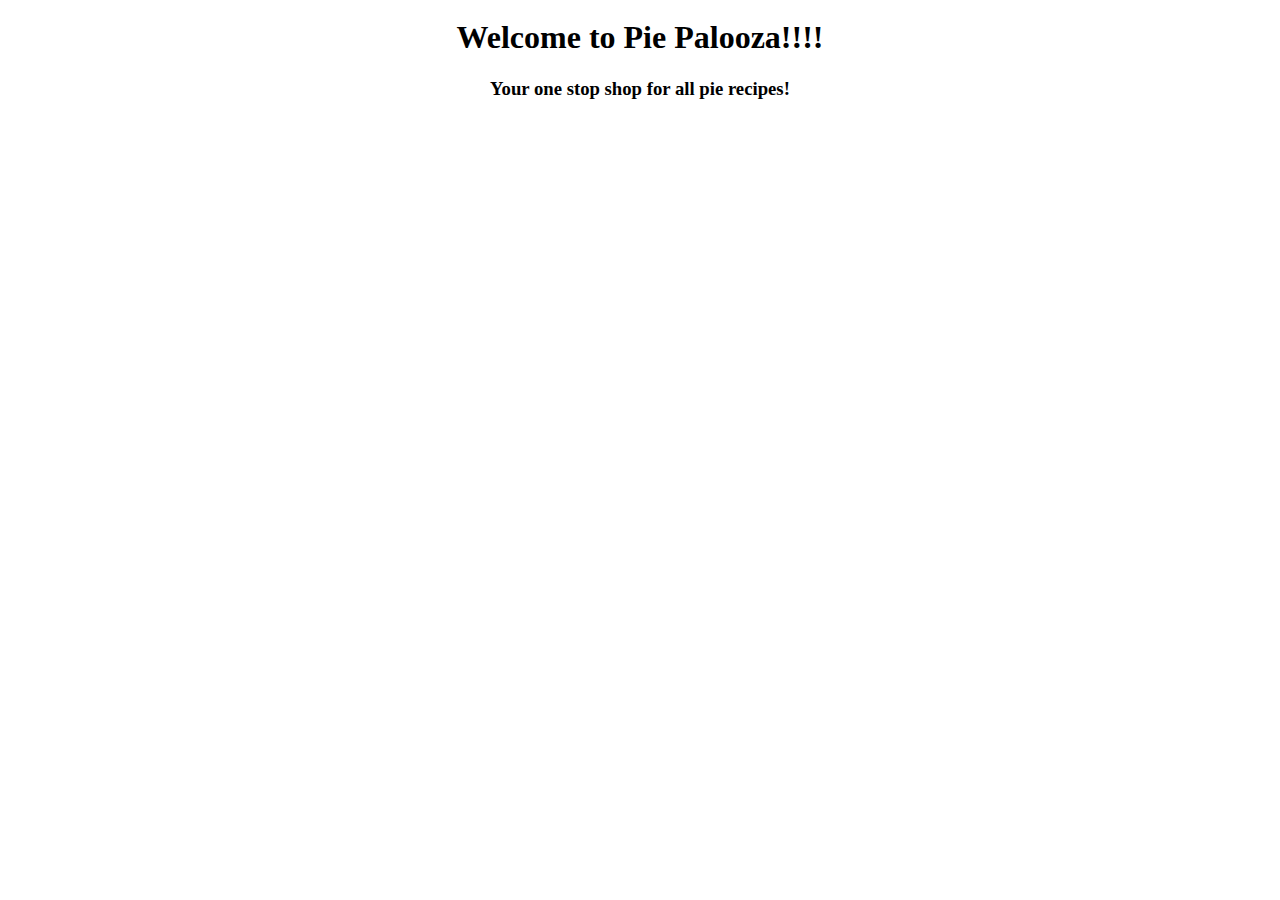
==== csc300x-hw2/index.html @ ec3292fc "WIP" ====
<!DOCTYPE html>
<html>
  <head>
    <title>All Things Pie</title>
    <link
      href="https://cdn.jsdelivr.net/npm/bootstrap@5.3.2/dist/css/bootstrap.min.css"
      rel="stylesheet"
      integrity="sha384-T3c6CoIi6uLrA9TneNEoa7RxnatzjcDSCmG1MXxSR1GAsXEV/Dwwykc2MPK8M2HN"
      crossorigin="anonymous"
    />
    <script
      src="https://cdn.jsdelivr.net/npm/bootstrap@5.3.2/dist/js/bootstrap.bundle.min.js"
      integrity="sha384-C6RzsynM9kWDrMNeT87bh95OGNyZPhcTNXj1NW7RuBCsyN/o0jlpcV8Qyq46cDfL"
      crossorigin="anonymous"
    ></script>
    <link href="index.css" rel="stylesheet" />
  </head>
  <body>
    <div class="container center-content">
      <div class="row">
        <div class="col center-text">
          <h1>Welcome to Pie Palooza!!!!</h1>
          <h3>Your one stop shop for all pie recipes!</h3>
        </div>
      </div>
    </div>
  </body>
</html>
---- csc300x-hw2/index.css ----
.center-text {
  text-align: center;
}

.center-content {
  display: flex;
  justify-content: center;
  align-items: center;
  height: 100px;
}
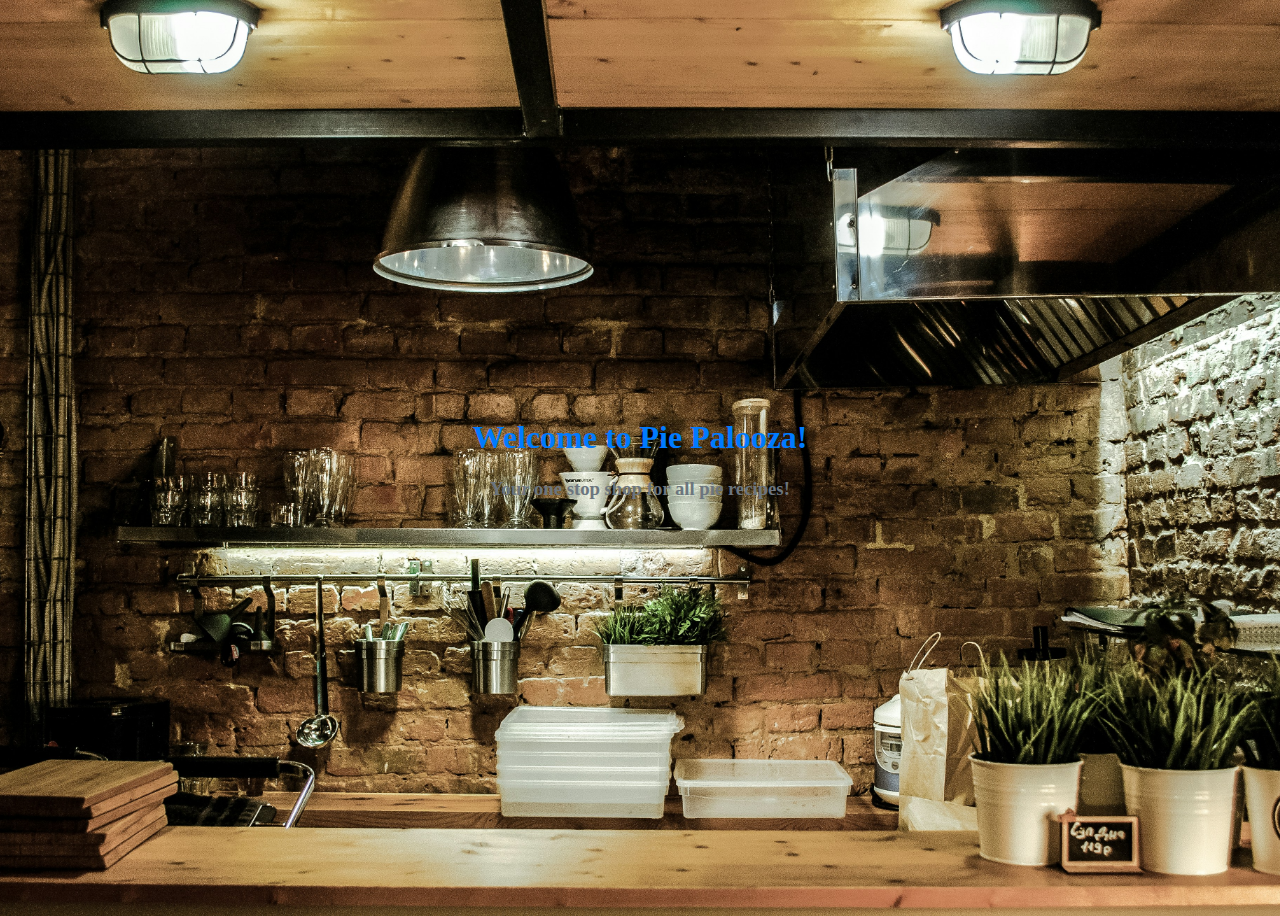
==== commit 1dc9b2e3: "WIP" ====
--- a/csc300x-hw2/index.html
+++ b/csc300x-hw2/index.html
@@ -19,7 +19,7 @@
     <div class="container center-content">
       <div class="row">
         <div class="col center-text">
-          <h1>Welcome to Pie Palooza!!!!</h1>
+          <h1>Welcome to Pie Palooza!</h1>
           <h3>Your one stop shop for all pie recipes!</h3>
         </div>
       </div>
--- a/csc300x-hw2/index.css
+++ b/csc300x-hw2/index.css
@@ -6,5 +6,21 @@
   display: flex;
   justify-content: center;
   align-items: center;
-  height: 100px;
+  height: 100vh;
+}
+
+body {
+  background-image: url('resources/teodor-skrebnev-DcIZJsskTfg-unsplash.jpg');
+  background-color: #f8f9fa;
+  background-size: cover;
+  background-position: center;
+  background-repeat: no-repeat;
+}
+
+h1 {
+  color: #007bff;
+}
+
+h3 {
+  color: #6c757d;
 }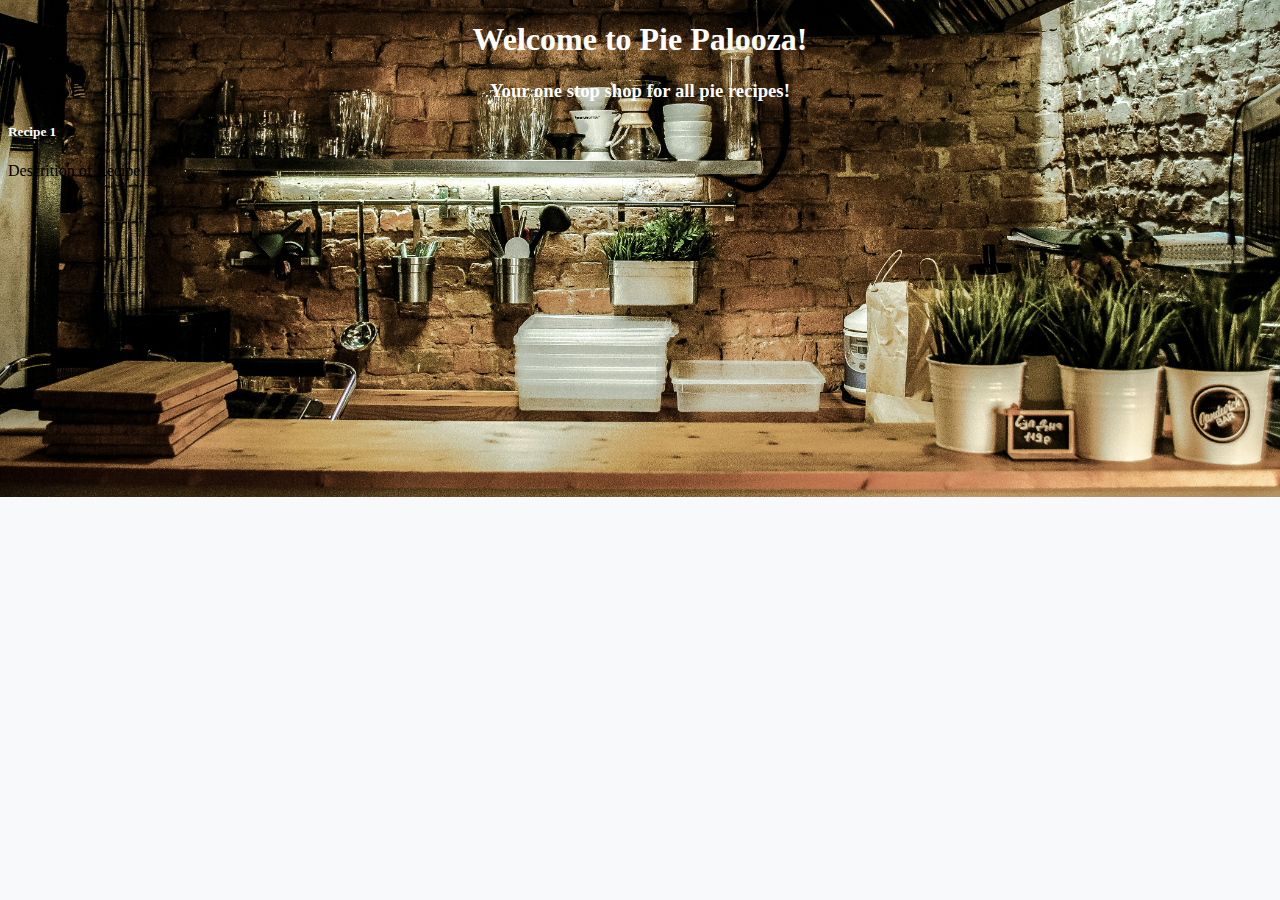
==== commit 50f17485: "WIP" ====
--- a/csc300x-hw2/index.html
+++ b/csc300x-hw2/index.html
@@ -16,7 +16,7 @@
     <link href="index.css" rel="stylesheet" />
   </head>
   <body>
-    <div class="container center-content">
+    <div class="container-fluid">
       <div class="row">
         <div class="col center-text">
           <h1>Welcome to Pie Palooza!</h1>
@@ -24,5 +24,18 @@
         </div>
       </div>
     </div>
+
+    <div class="container mt-4">
+      <div class="row row-cols-1 row-cols-md-2 row-cols-lg-3">
+        <div class="col mb-4">
+          <div class="card h-100">
+            <div class="card-body">
+              <h5 class="card-title">Recipe 1</h5>
+              <p class="card-text">Descrition of Recipe 1</p>
+            </div>
+          </div>
+        </div>
+      </div>
+    </div>
   </body>
 </html>
--- a/csc300x-hw2/index.css
+++ b/csc300x-hw2/index.css
@@ -2,25 +2,24 @@
   text-align: center;
 }
 
-.center-content {
-  display: flex;
-  justify-content: center;
-  align-items: center;
-  height: 100vh;
-}
-
 body {
-  background-image: url('resources/teodor-skrebnev-DcIZJsskTfg-unsplash.jpg');
+  background-image: url('resources/teodor-skrebnev-unsplash.jpg');
   background-color: #f8f9fa;
   background-size: cover;
   background-position: center;
   background-repeat: no-repeat;
+  position: relative;
 }
 
-h1 {
-  color: #007bff;
+.overlay {
+  position: absolute;
+  top: 0;
+  left: 0;
+  width: 100%;
+  height: 100%;
+  background-color: rgba(0, 0, 0, 0.5);
 }
 
-h3 {
-  color: #6c757d;
+h1, h3, h5 {
+  color: #fff;
 }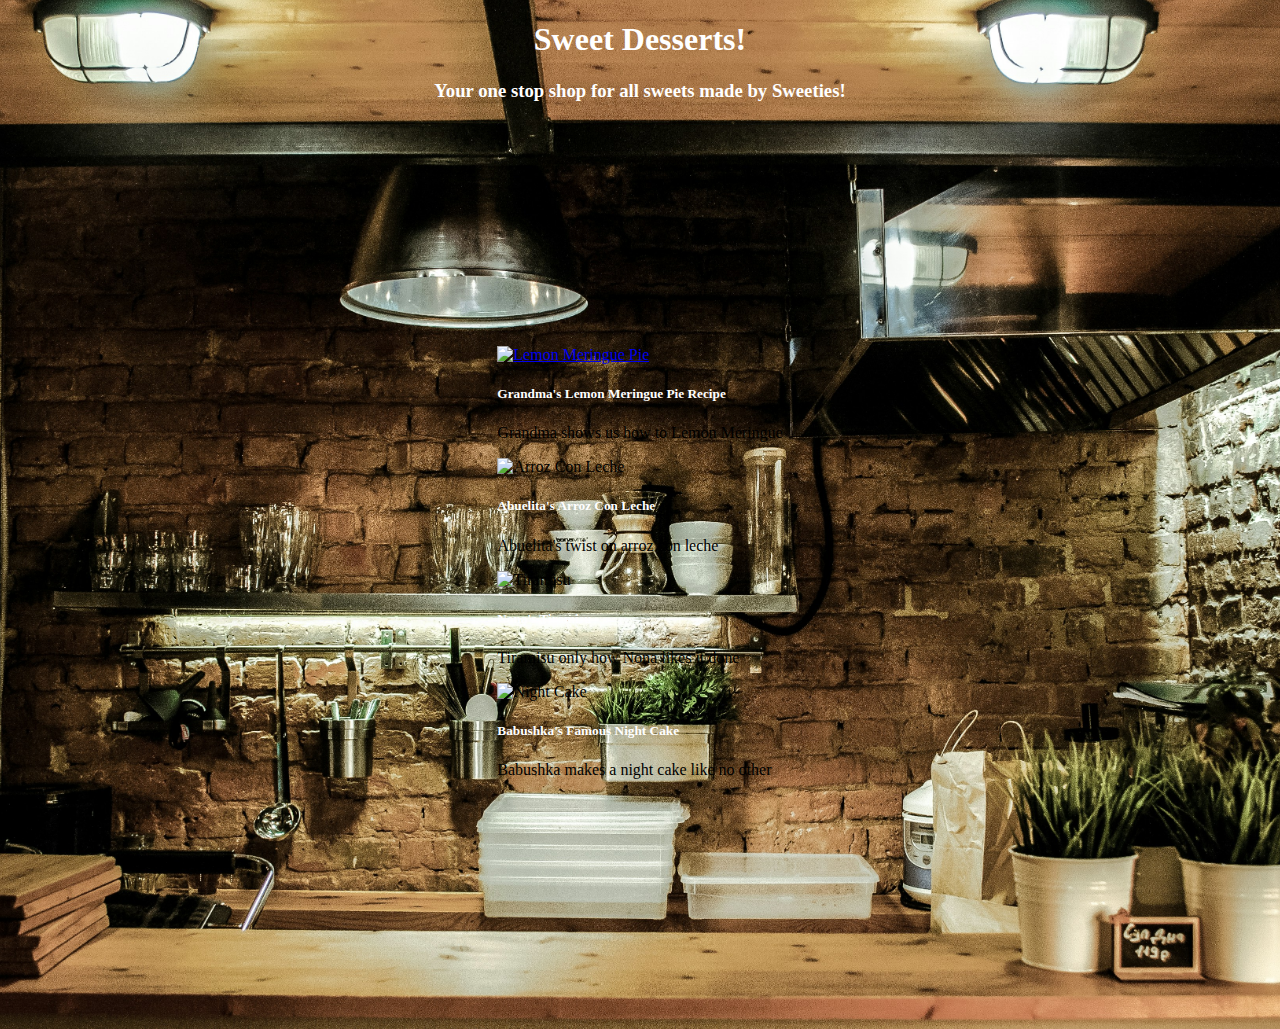
==== commit 8fac223a: "Set up landing page to take us to pie.html" ====
--- a/csc300x-hw2/index.html
+++ b/csc300x-hw2/index.html
@@ -19,19 +19,71 @@
     <div class="container-fluid">
       <div class="row">
         <div class="col center-text">
-          <h1>Welcome to Pie Palooza!</h1>
-          <h3>Your one stop shop for all pie recipes!</h3>
+          <h1>Sweet Desserts!</h1>
+          <h3>Your one stop shop for all sweets made by Sweeties!</h3>
         </div>
       </div>
     </div>
 
-    <div class="container mt-4">
-      <div class="row row-cols-1 row-cols-md-2 row-cols-lg-3">
+    <div class="container mt-4 center-content">
+      <div class="row row-cols-1 row-cols-md-2 row-cols-lg-4">
+        <div class="col mb-4">
+          <a href="pie.html" class="card-link">
+            <div class="card h-100">
+              <!-- TODO What is absolute url for pie image? -->
+              <img
+                src="/resources/pie.jpg"
+                class="card-img-top"
+                alt="Lemon Meringue Pie"
+              />
+            </a>
+              <div class="card-body">
+                <h5 class="card-title">Grandma's Lemon Meringue Pie Recipe</h5>
+                <p class="card-text">Grandma shows us how to Lemon Meringue</p>
+              </div>
+            </div>
+          
+        </div>
+
         <div class="col mb-4">
           <div class="card h-100">
+            <img
+            src="/resources/pie.jpg"
+            class="card-img-top"
+            alt="Arroz Con Leche"
+          />
+
             <div class="card-body">
-              <h5 class="card-title">Recipe 1</h5>
-              <p class="card-text">Descrition of Recipe 1</p>
+              <h5 class="card-title">Abuelita's Arroz Con Leche</h5>
+              <p class="card-text">Abuelita's twist on arroz con leche</p>
+            </div>
+          </div>
+        </div>
+
+        <div class="col mb-4">
+          <div class="card h-100">
+            <img
+                src="/resources/pie.jpg"
+                class="card-img-top"
+                alt="Tiramisu"
+              />
+            <div class="card-body">
+              <h5 class="card-title">Nona's Tiramisu</h5>
+              <p class="card-text">Tiramisu only how Nona likes it done</p>
+            </div>
+          </div>
+        </div>
+
+        <div class="col mb-4">
+          <div class="card h-100">
+            <img
+                src="/resources/pie.jpg"
+                class="card-img-top"
+                alt="Night Cake"
+              />
+            <div class="card-body">
+              <h5 class="card-title">Babushka's Famous Night Cake</h5>
+              <p class="card-text">Babushka makes a night cake like no other</p>
             </div>
           </div>
         </div>
--- a/csc300x-hw2/index.css
+++ b/csc300x-hw2/index.css
@@ -1,6 +1,14 @@
 .center-text {
   text-align: center;
 }
+
+.center-content {
+  display: flex;
+  justify-content: center;
+  align-items: center;
+  height: 100vh;
+}
+
 
 body {
   background-image: url('resources/teodor-skrebnev-unsplash.jpg');
@@ -9,6 +17,7 @@
   background-position: center;
   background-repeat: no-repeat;
   position: relative;
+  min-height: 100vh;
 }
 
 .overlay {
@@ -22,4 +31,8 @@
 
 h1, h3, h5 {
   color: #fff;
+}
+
+.container-fluid {
+  padding: 0;
 }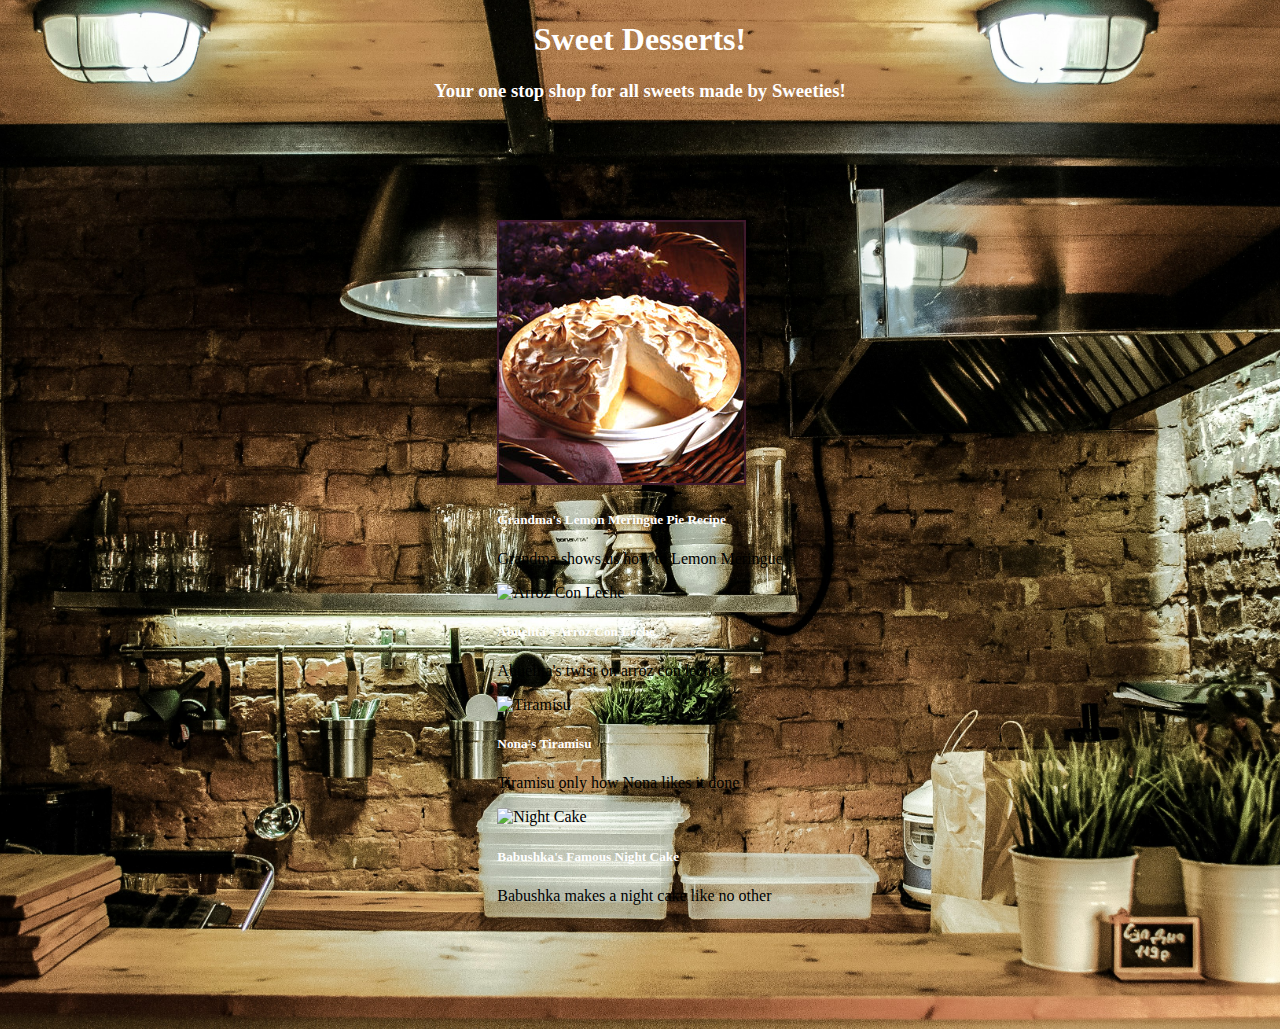
==== commit eafdd842: "Fixed path to image" ====
--- a/csc300x-hw2/index.html
+++ b/csc300x-hw2/index.html
@@ -32,9 +32,9 @@
             <div class="card h-100">
               <!-- TODO What is absolute url for pie image? -->
               <img
-                src="/resources/pie.jpg"
+                src="./resources/pie.jpg"
                 class="card-img-top"
-                alt="Lemon Meringue Pie"
+                alt="Lemon-Meringue-Pie"
               />
             </a>
               <div class="card-body">
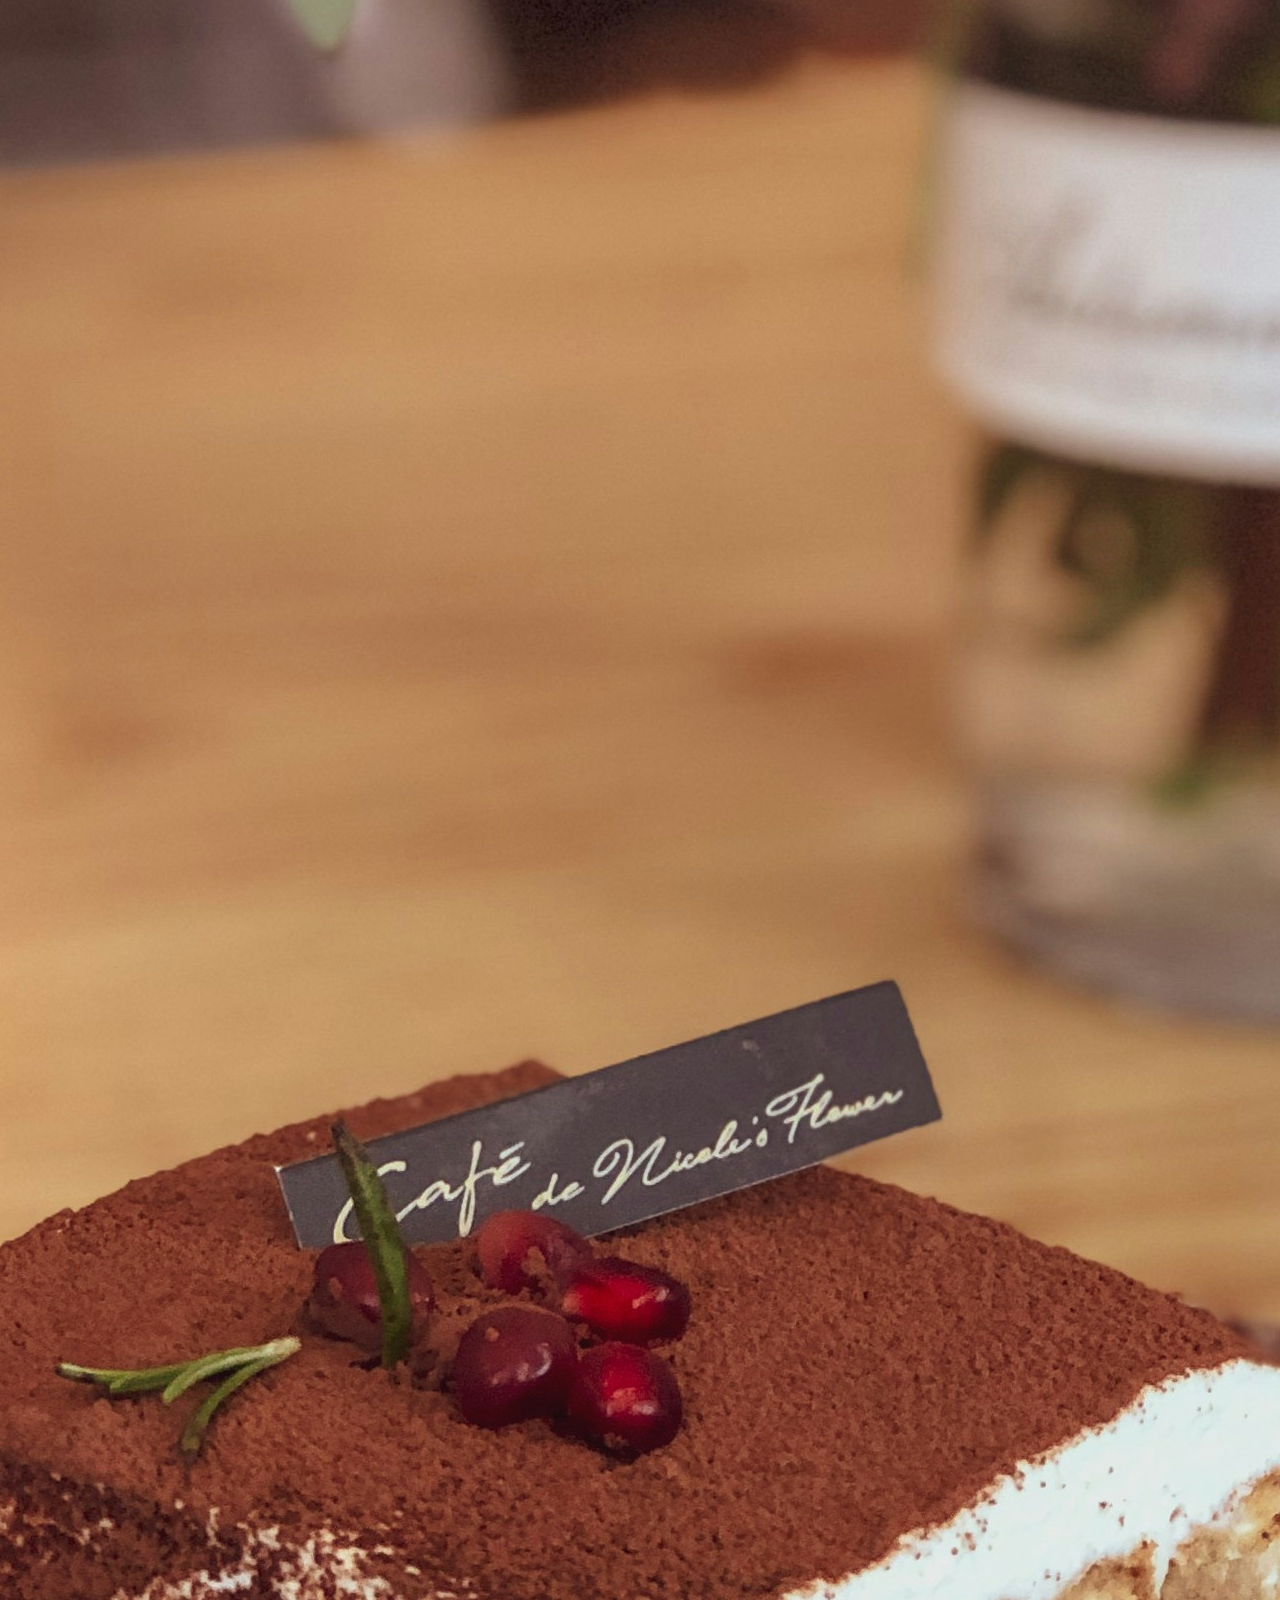
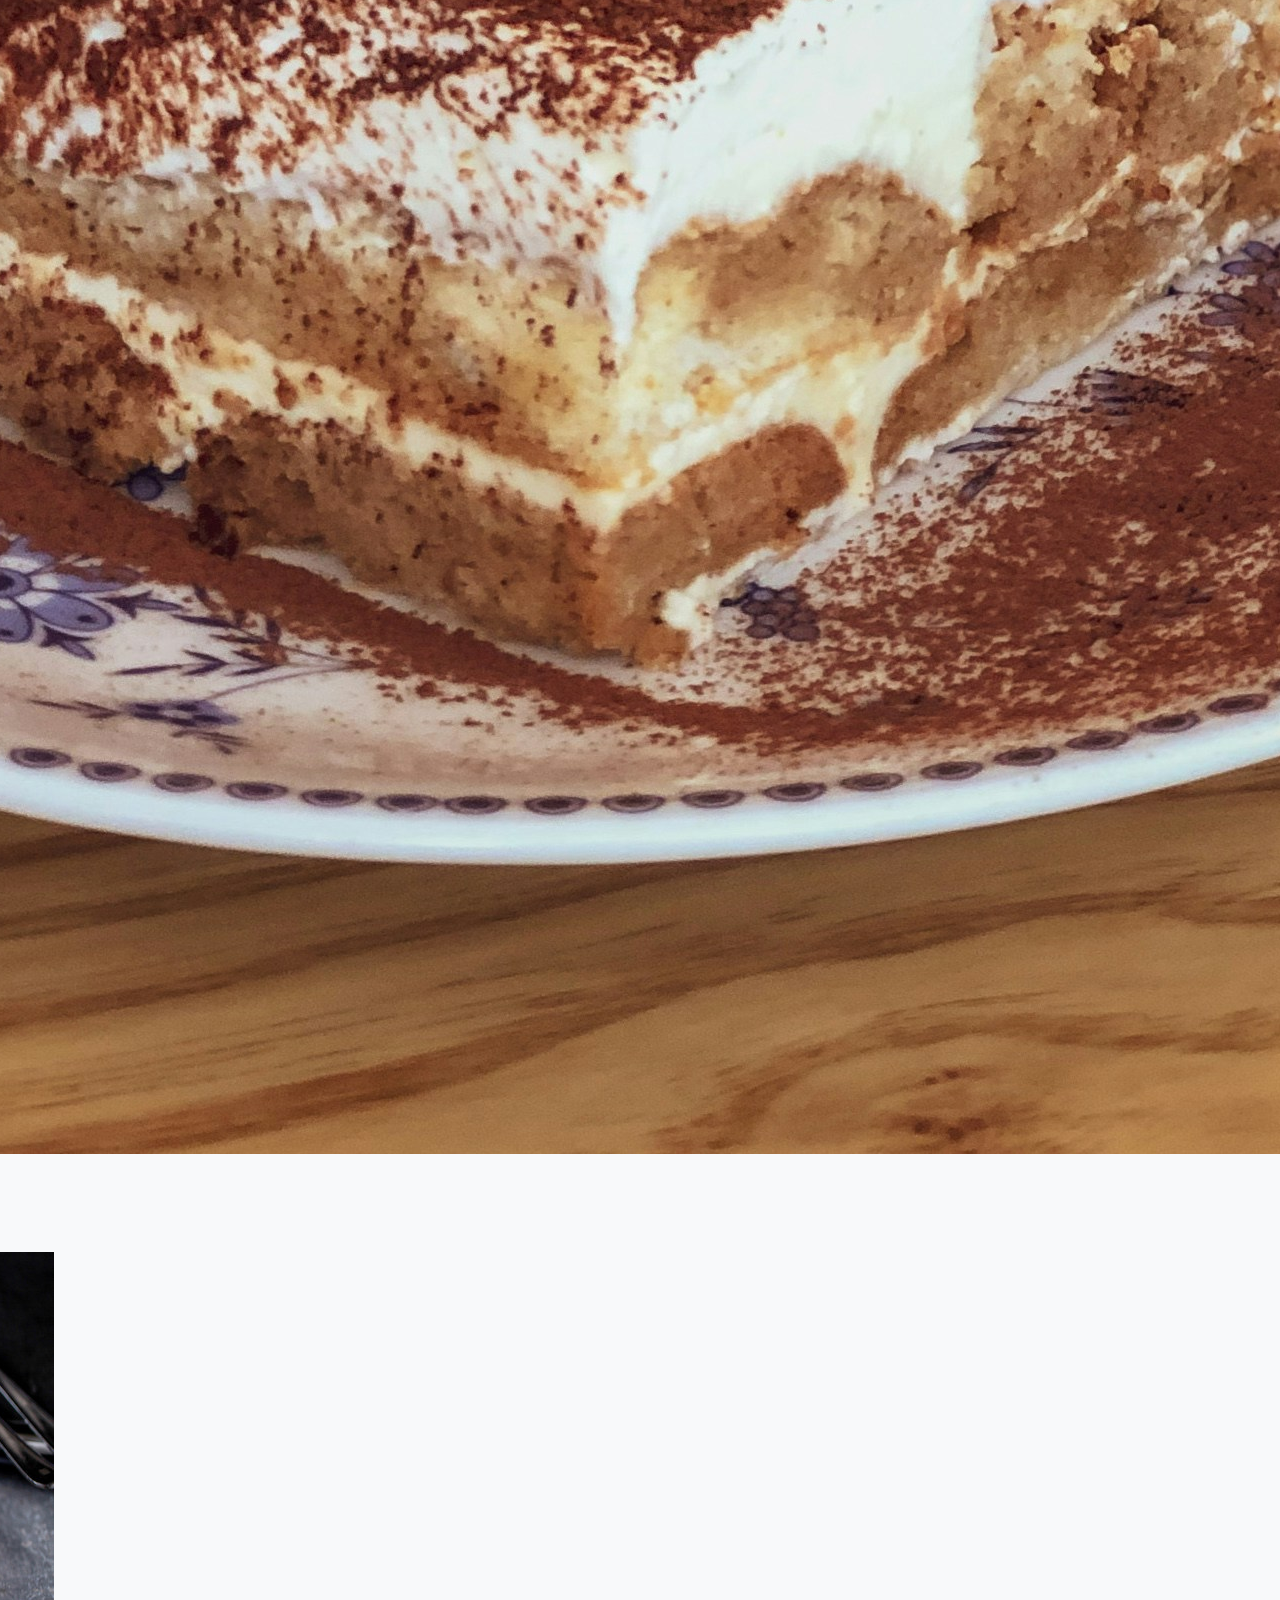
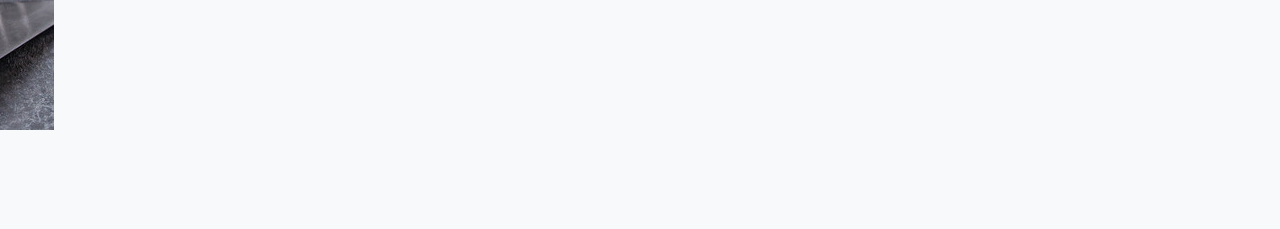
==== commit 9be15443: "Added other placeholder dessserts" ====
--- a/csc300x-hw2/index.html
+++ b/csc300x-hw2/index.html
@@ -48,7 +48,7 @@
         <div class="col mb-4">
           <div class="card h-100">
             <img
-            src="/resources/pie.jpg"
+            src="./resources/arroz-con-leche.jpg"
             class="card-img-top"
             alt="Arroz Con Leche"
           />
@@ -63,7 +63,7 @@
         <div class="col mb-4">
           <div class="card h-100">
             <img
-                src="/resources/pie.jpg"
+                src="./resources/marianna-unsplash.jpg"
                 class="card-img-top"
                 alt="Tiramisu"
               />
@@ -77,7 +77,7 @@
         <div class="col mb-4">
           <div class="card h-100">
             <img
-                src="/resources/pie.jpg"
+                src="./resources/nightcake.jpg"
                 class="card-img-top"
                 alt="Night Cake"
               />
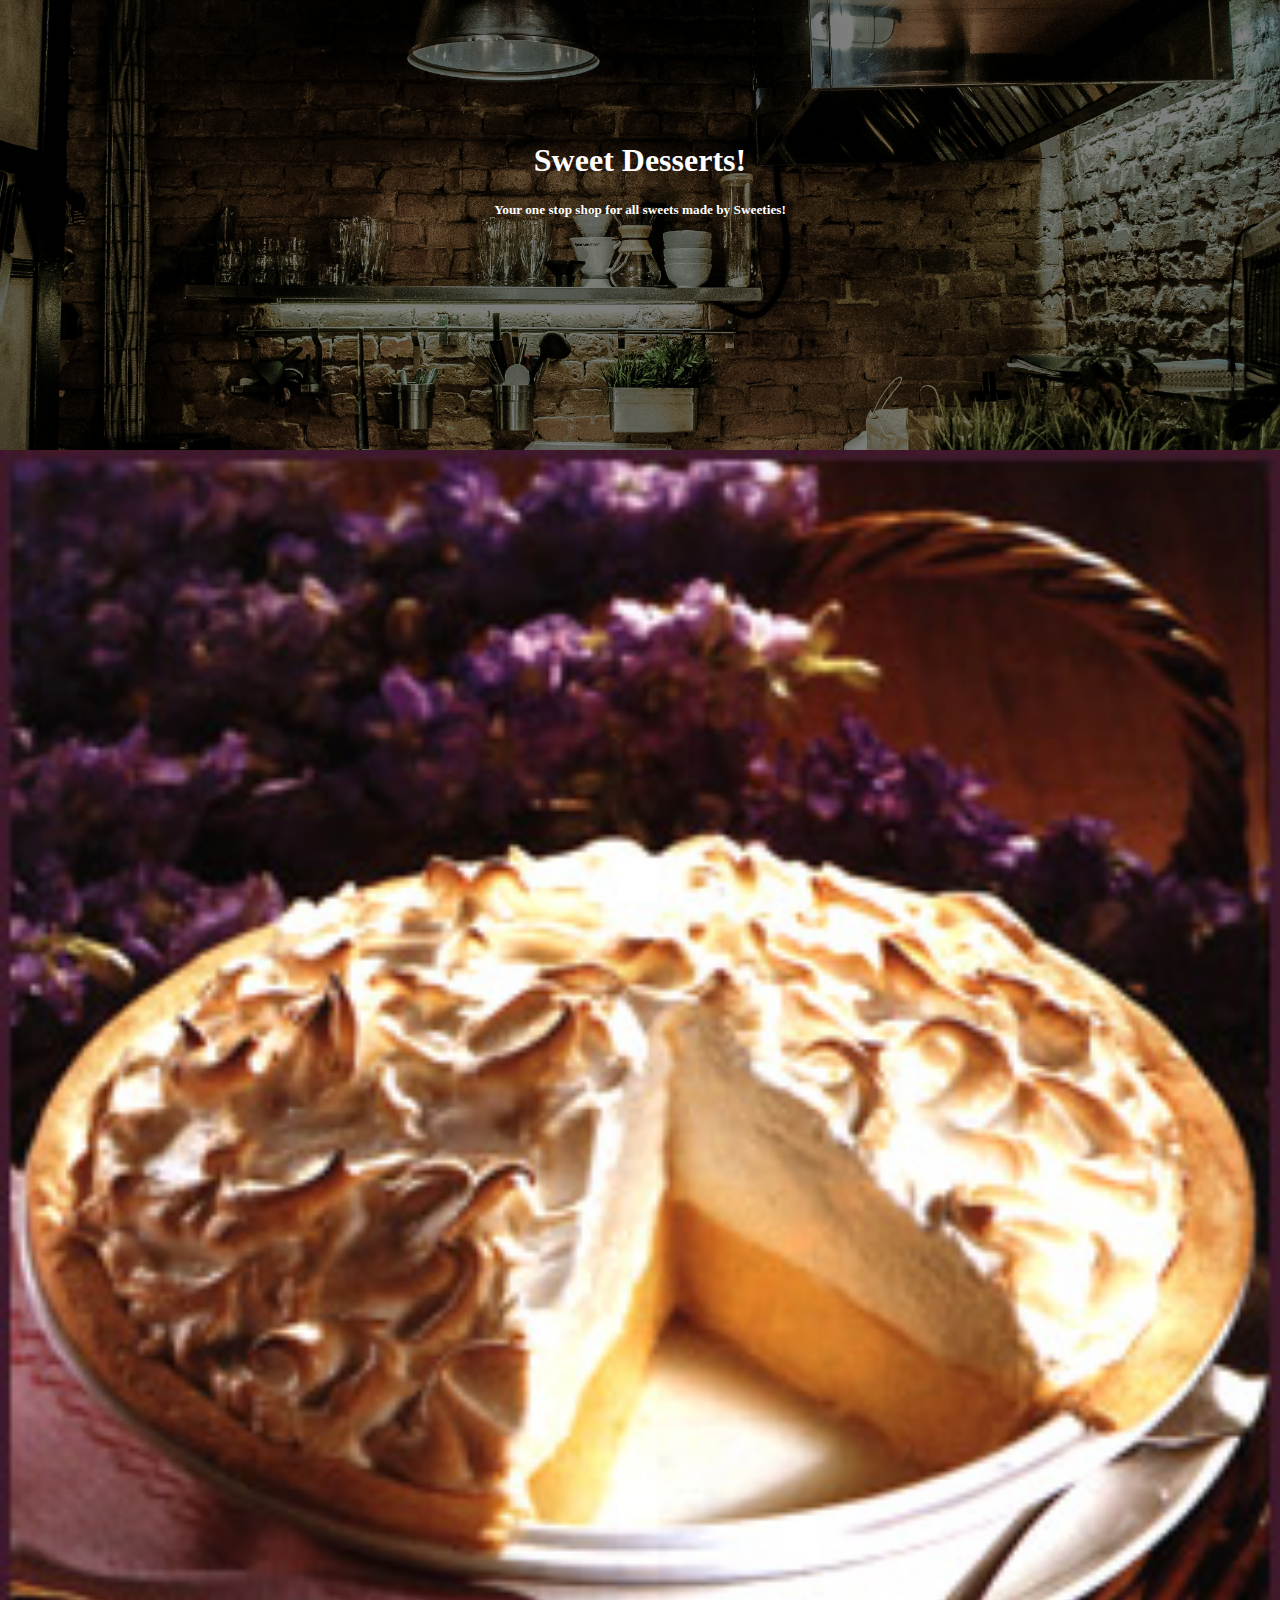
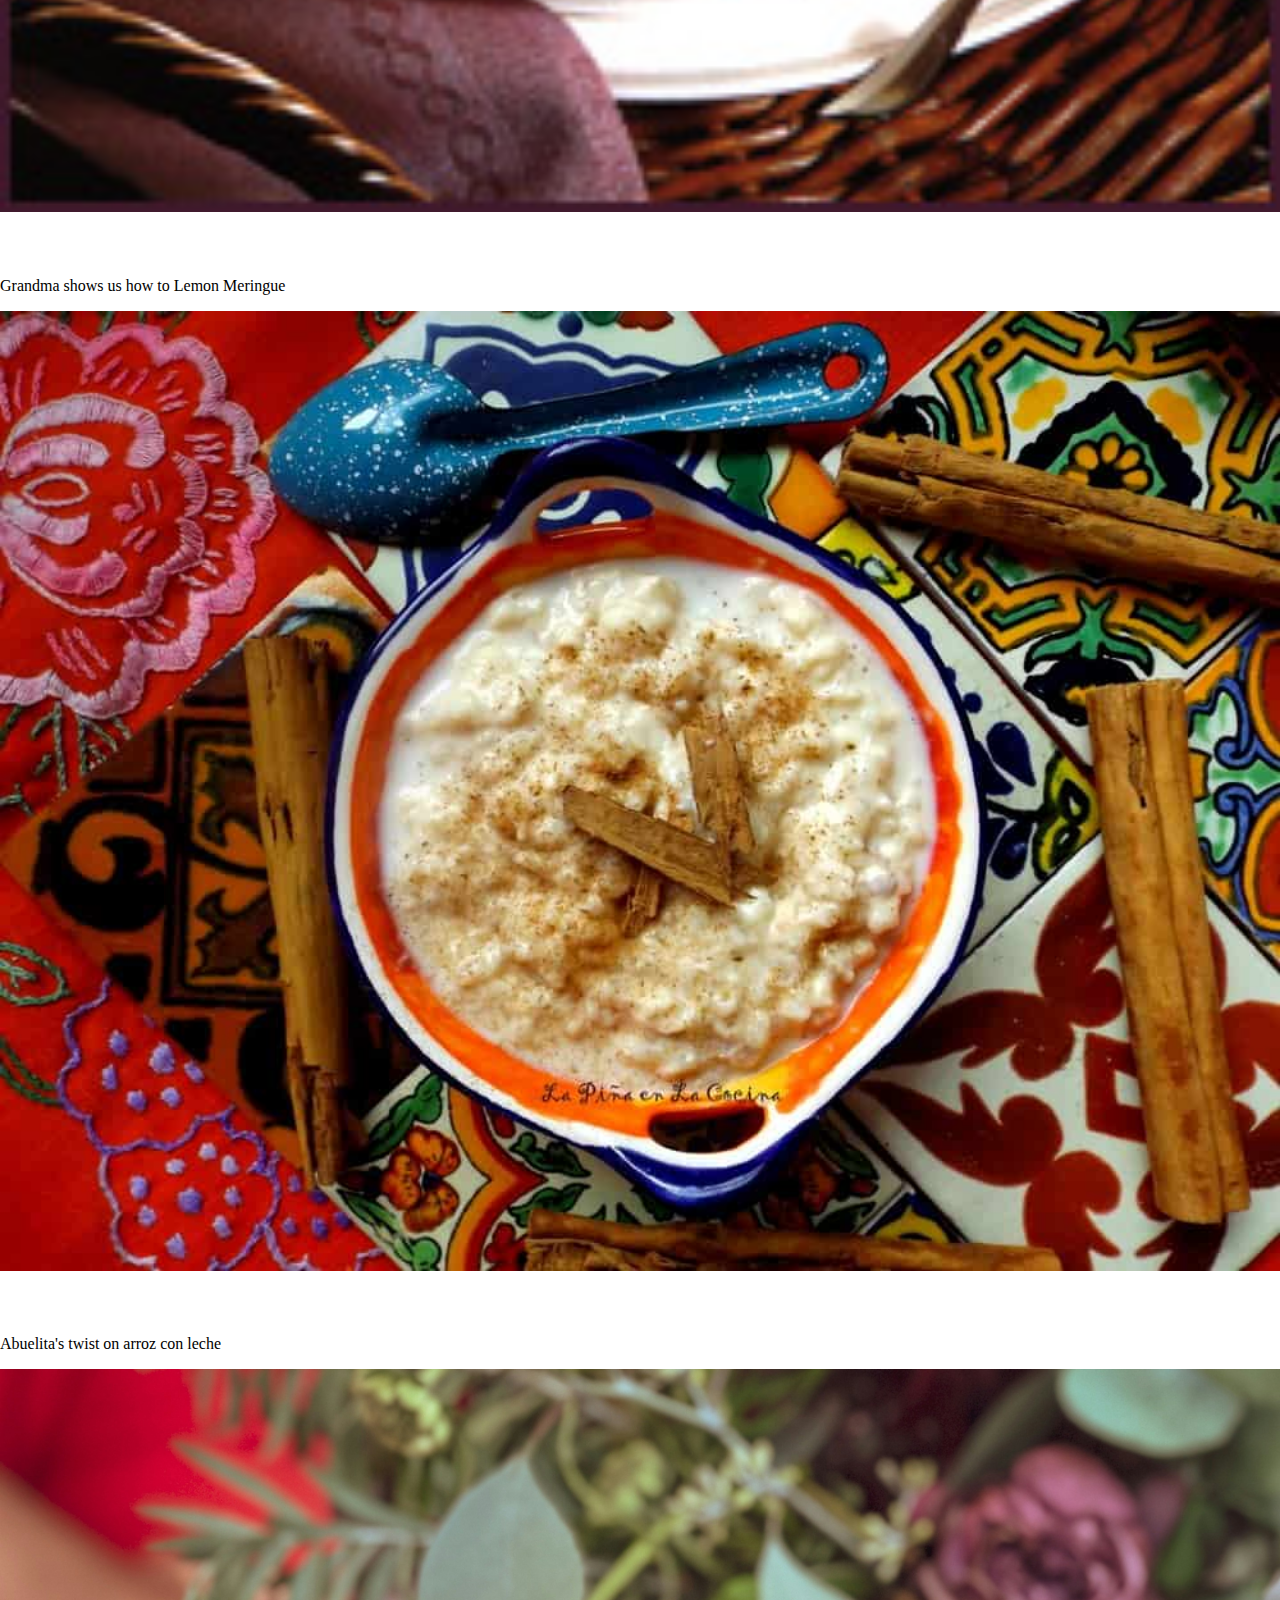
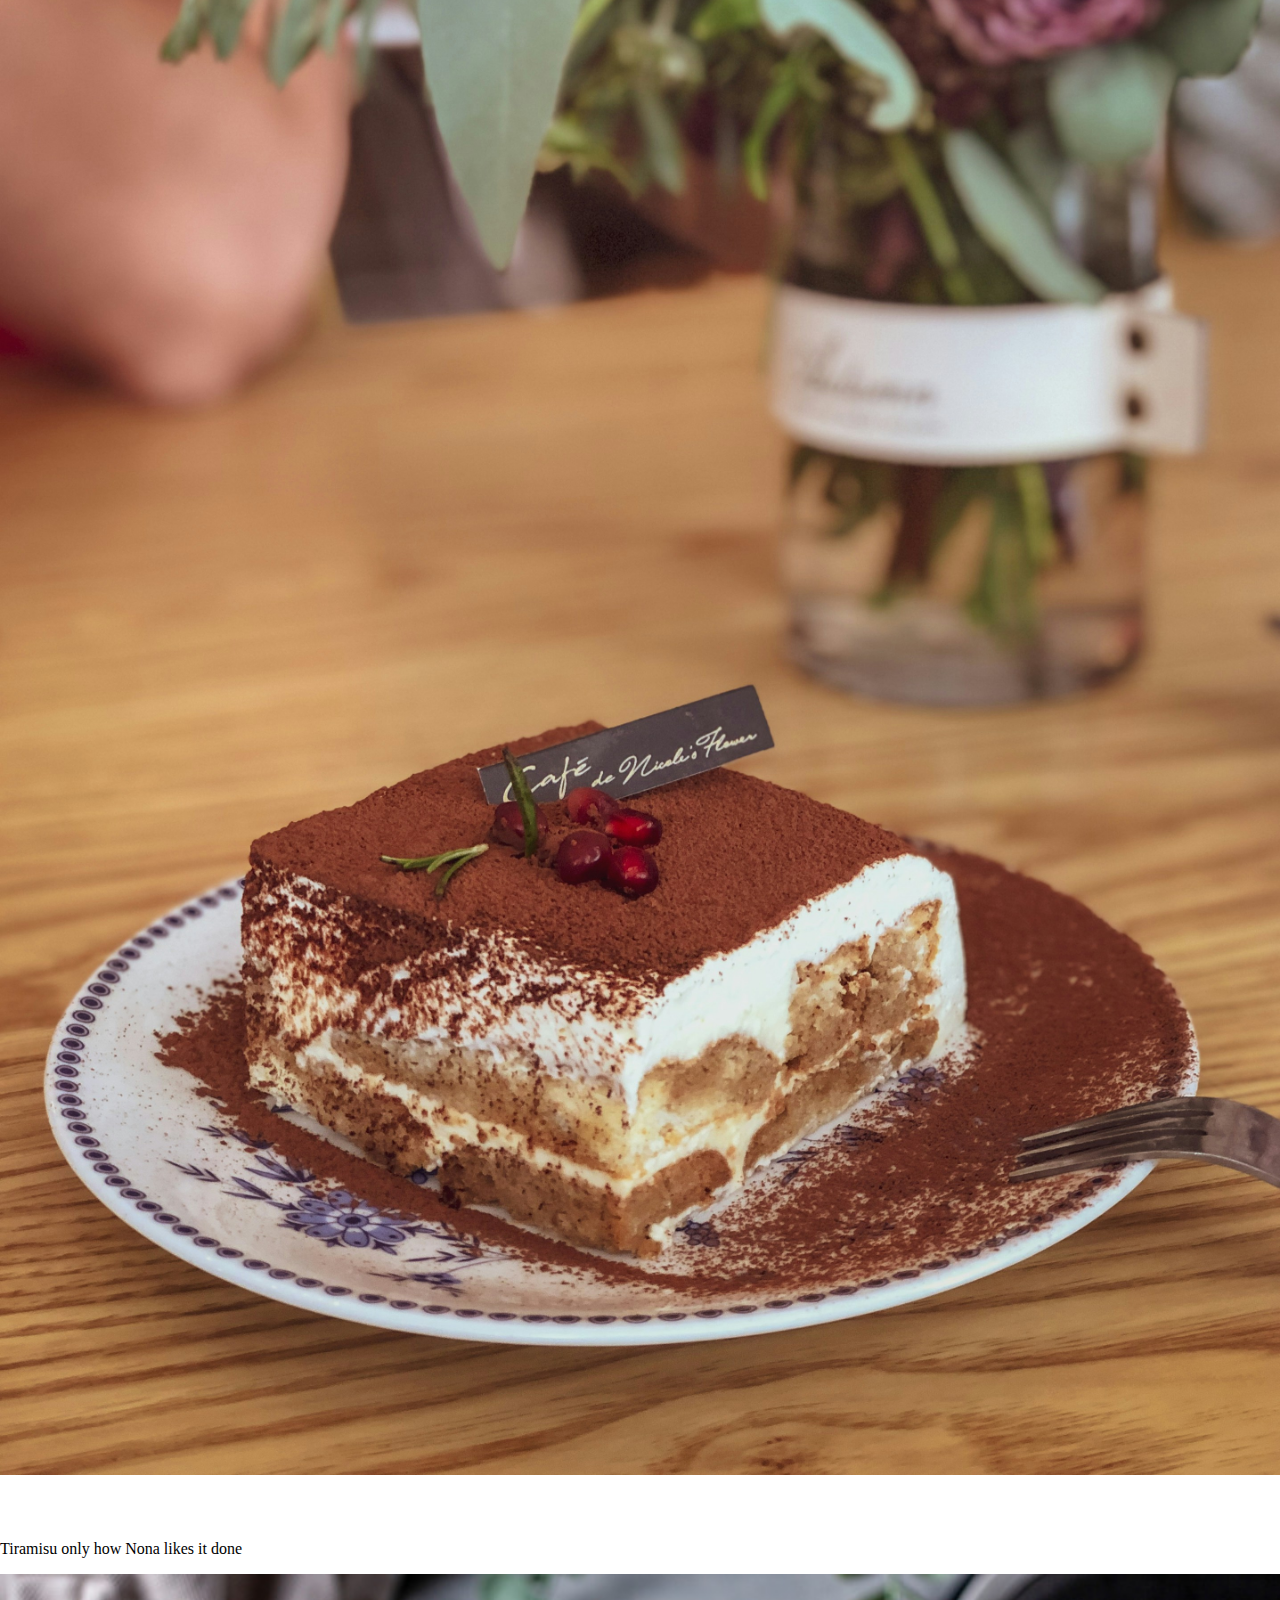
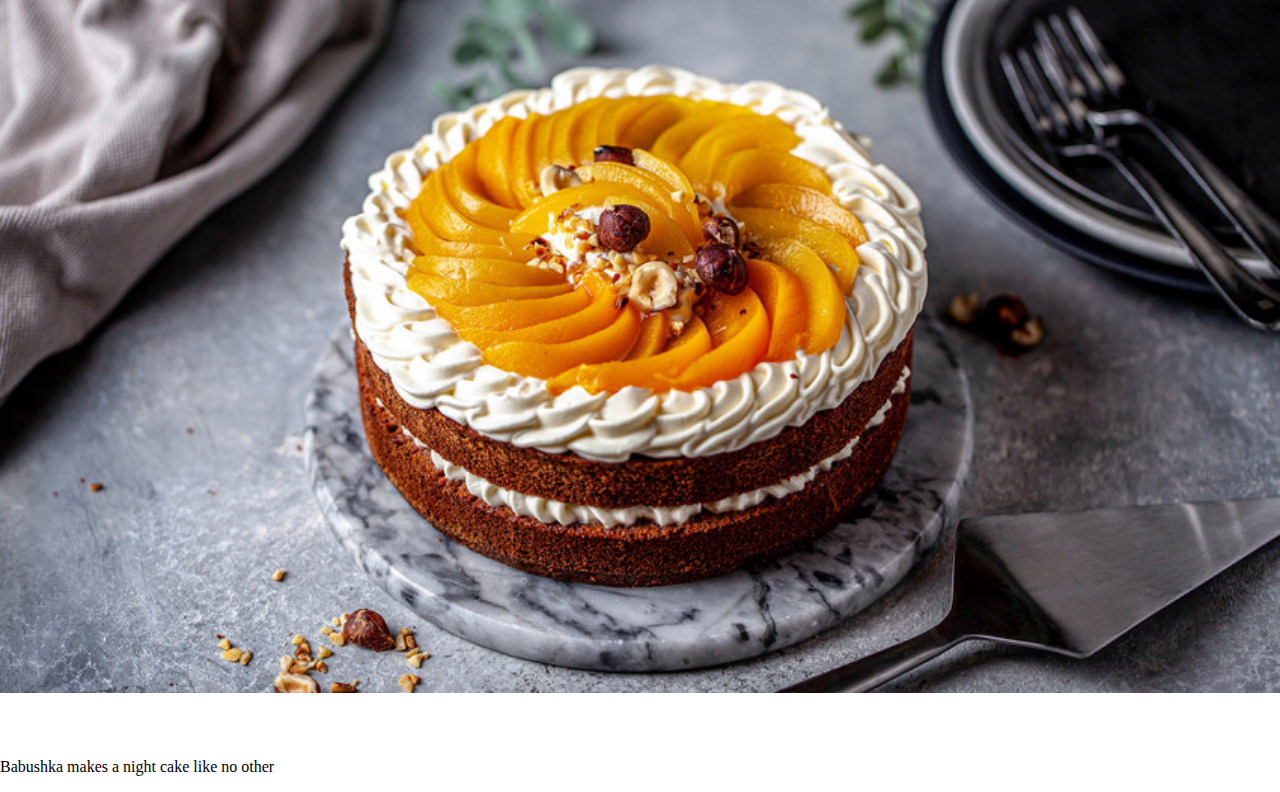
==== commit a392aab0: "Fixed styling in landing page" ====
--- a/csc300x-hw2/index.html
+++ b/csc300x-hw2/index.html
@@ -1,7 +1,8 @@
 <!DOCTYPE html>
 <html>
+
   <head>
-    <title>All Things Pie</title>
+    <title>Sweet Desserts!</title>
     <link
       href="https://cdn.jsdelivr.net/npm/bootstrap@5.3.2/dist/css/bootstrap.min.css"
       rel="stylesheet"
@@ -16,21 +17,17 @@
     <link href="index.css" rel="stylesheet" />
   </head>
   <body>
-    <div class="container-fluid">
-      <div class="row">
-        <div class="col center-text">
+    <div class="hero-image">
+      <div class="hero-text">
           <h1>Sweet Desserts!</h1>
-          <h3>Your one stop shop for all sweets made by Sweeties!</h3>
-        </div>
+          <h5>Your one stop shop for all sweets made by Sweeties!</h5>
       </div>
     </div>
-
     <div class="container mt-4 center-content">
       <div class="row row-cols-1 row-cols-md-2 row-cols-lg-4">
         <div class="col mb-4">
           <a href="pie.html" class="card-link">
             <div class="card h-100">
-              <!-- TODO What is absolute url for pie image? -->
               <img
                 src="./resources/pie.jpg"
                 class="card-img-top"
@@ -42,9 +39,7 @@
                 <p class="card-text">Grandma shows us how to Lemon Meringue</p>
               </div>
             </div>
-          
         </div>
-
         <div class="col mb-4">
           <div class="card h-100">
             <img
@@ -52,14 +47,12 @@
             class="card-img-top"
             alt="Arroz Con Leche"
           />
-
             <div class="card-body">
               <h5 class="card-title">Abuelita's Arroz Con Leche</h5>
               <p class="card-text">Abuelita's twist on arroz con leche</p>
             </div>
           </div>
         </div>
-
         <div class="col mb-4">
           <div class="card h-100">
             <img
@@ -73,7 +66,6 @@
             </div>
           </div>
         </div>
-
         <div class="col mb-4">
           <div class="card h-100">
             <img
--- a/csc300x-hw2/index.css
+++ b/csc300x-hw2/index.css
@@ -1,23 +1,43 @@
+body,
+html {
+  height: 100%;
+  margin: 0;
+}
+
+.hero-image {
+  background-image: linear-gradient(rgba(0, 0, 0, 0.5), rgba(0, 0, 0, 0.5)),
+    url("./resources/teodor-skrebnev-unsplash.jpg");
+  height: 50vh;
+  background-position: center;
+  background-repeat: no-repeat;
+  background-size: cover;
+  position: relative;
+}
+
+.hero-text {
+  text-align: center;
+  position: absolute;
+  top: 40%;
+  left: 50%;
+  transform: translate(-50%, -50%);
+  color: white;
+}
+
+.container-fluid,
+.container {
+  padding: 0;
+}
+
 .center-text {
   text-align: center;
 }
 
 .center-content {
   display: flex;
-  justify-content: center;
+  flex-direction: column;
+  justify-content: flex-start;
   align-items: center;
-  height: 100vh;
-}
-
-
-body {
-  background-image: url('resources/teodor-skrebnev-unsplash.jpg');
-  background-color: #f8f9fa;
-  background-size: cover;
-  background-position: center;
-  background-repeat: no-repeat;
-  position: relative;
-  min-height: 100vh;
+  height: auto;
 }
 
 .overlay {
@@ -29,10 +49,18 @@
   background-color: rgba(0, 0, 0, 0.5);
 }
 
-h1, h3, h5 {
+h1,
+h3,
+h5 {
   color: #fff;
 }
 
-.container-fluid {
-  padding: 0;
-}+.card {
+  height: 100%;
+}
+
+.card img {
+  height: 100%;
+  width: 100%;
+  object-fit: cover;
+}
